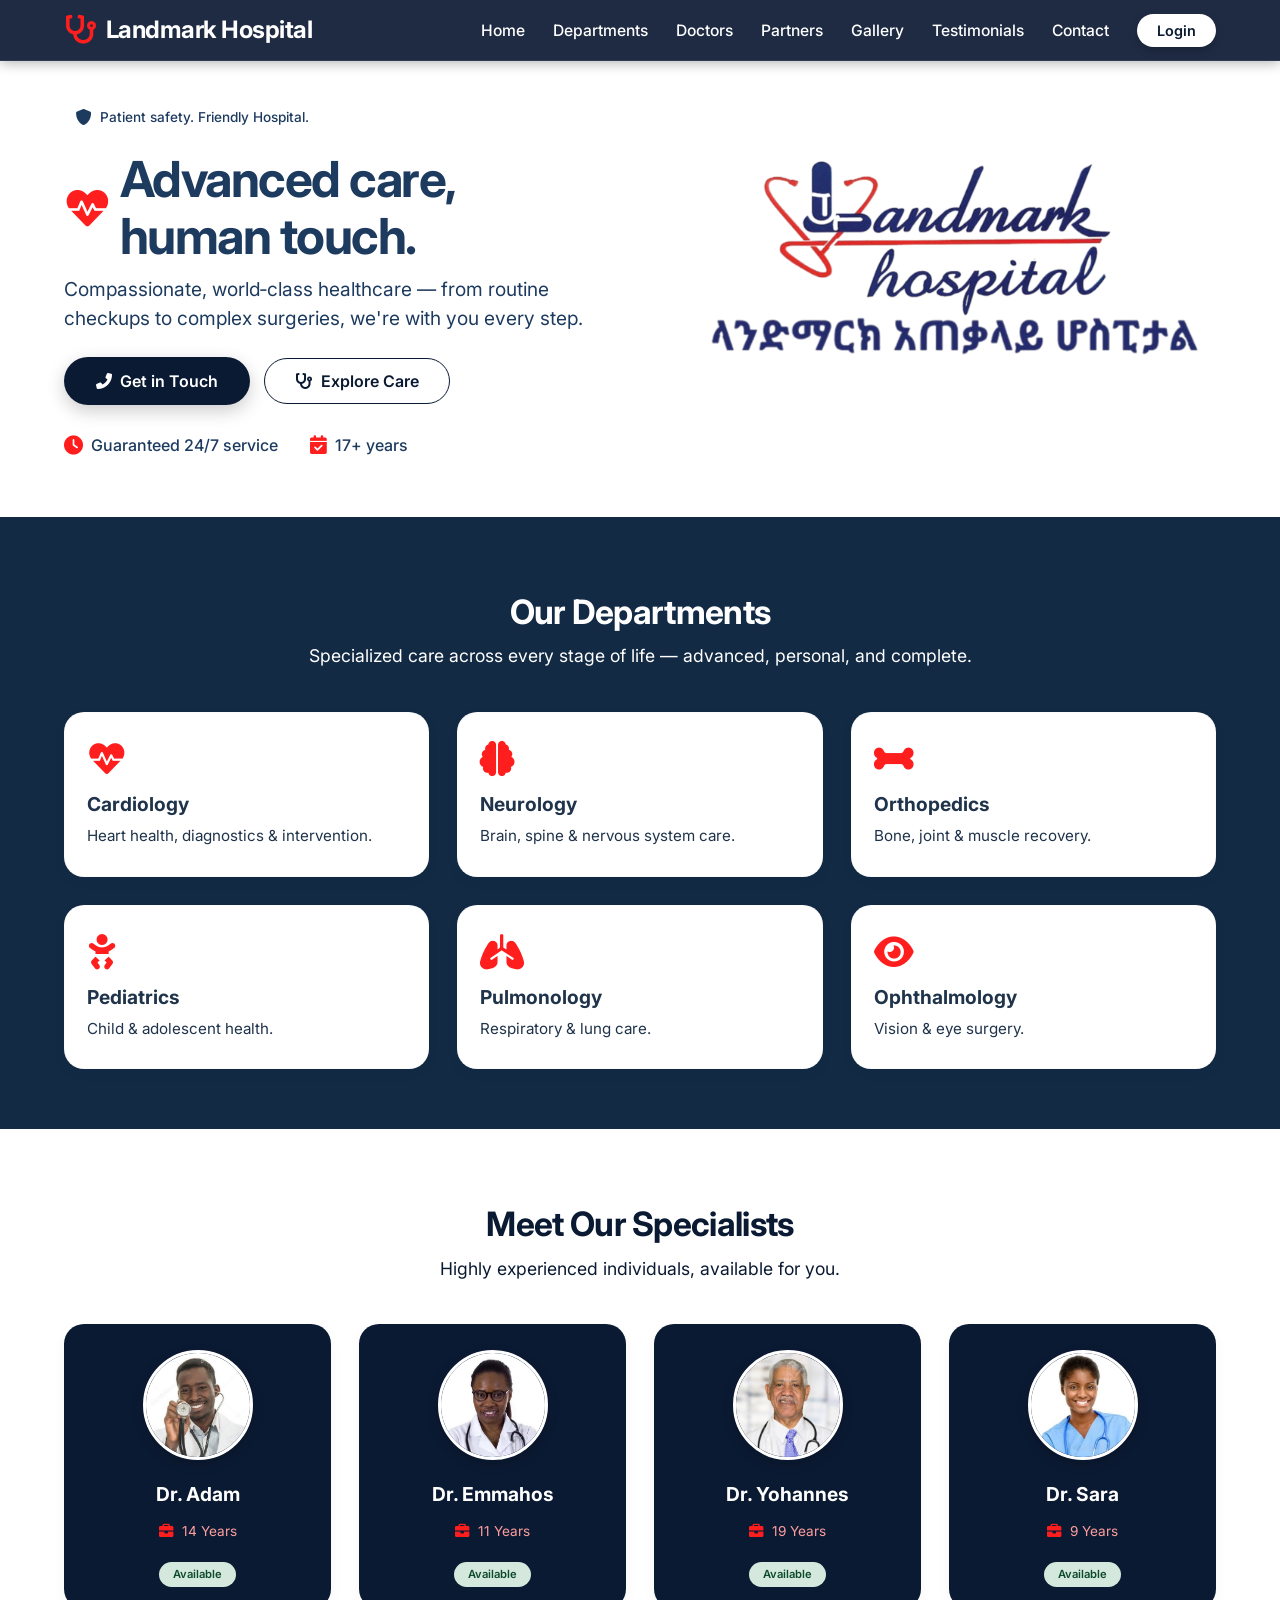
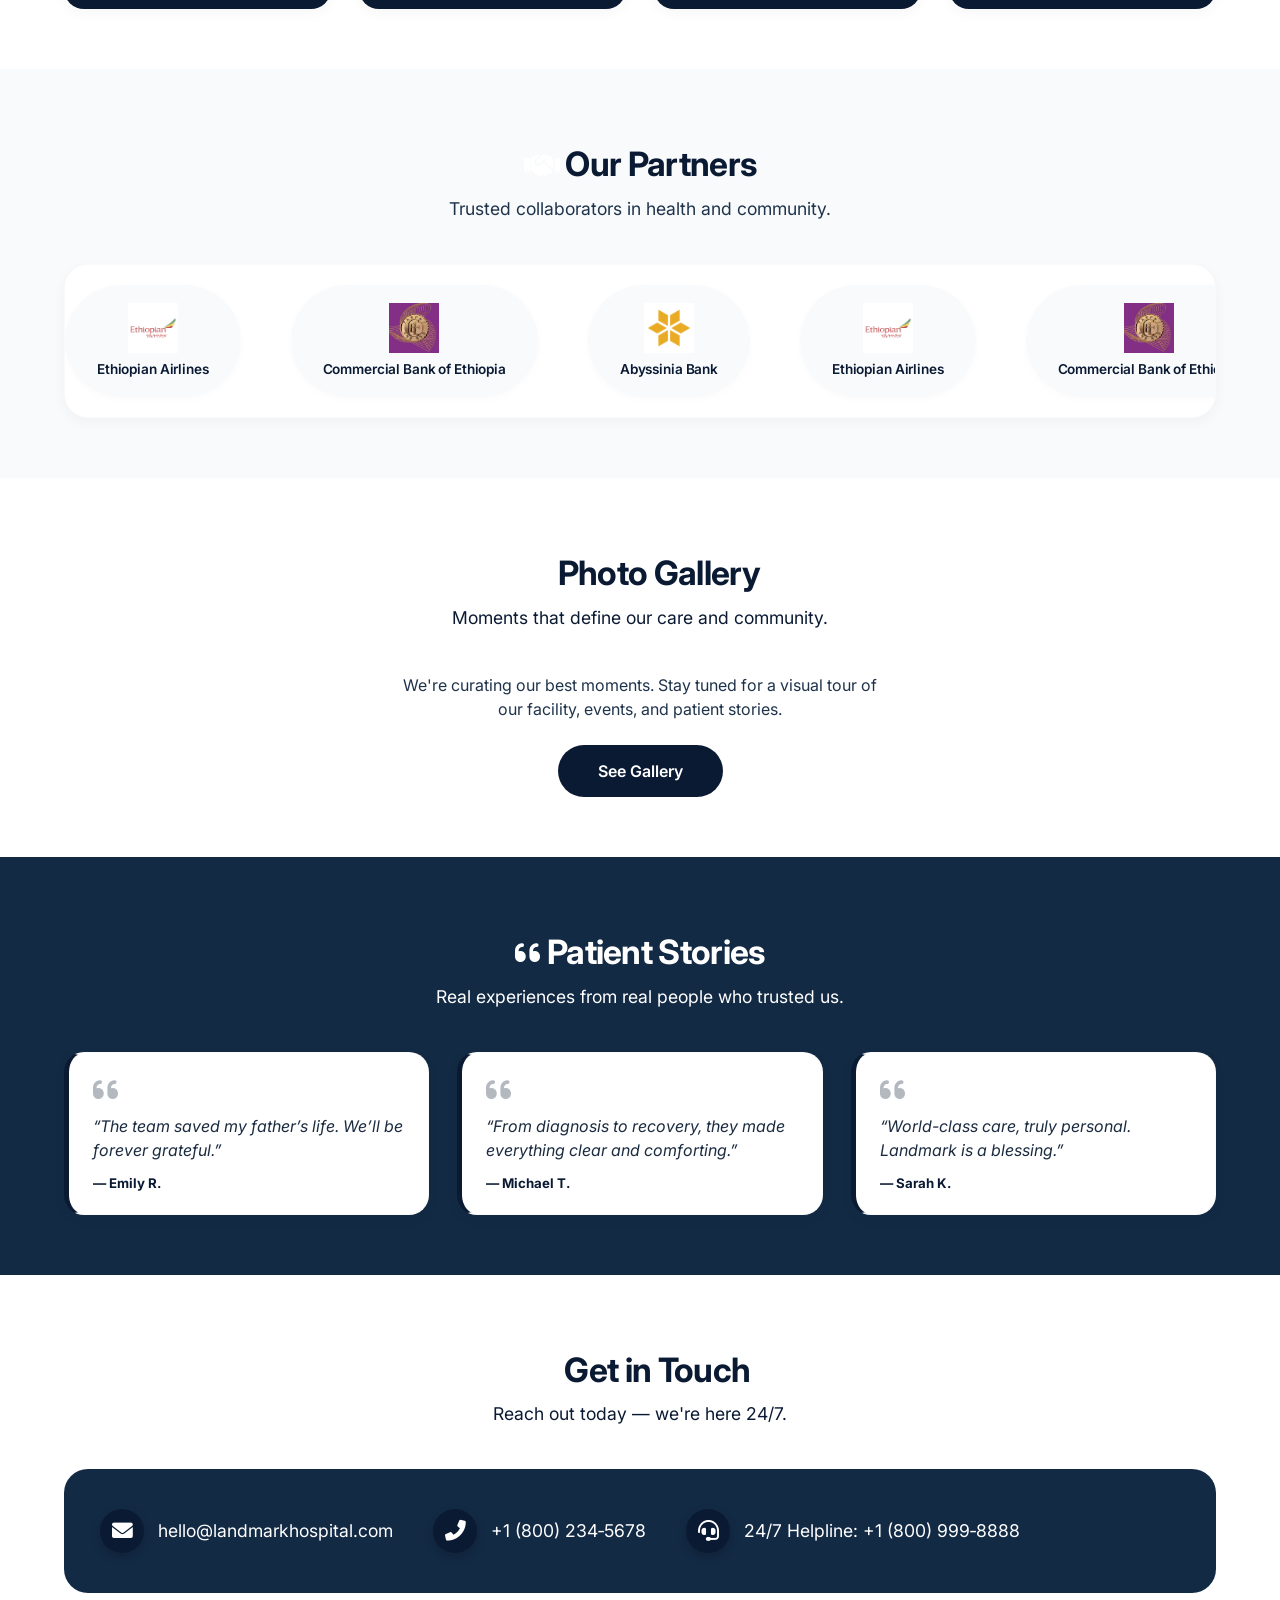
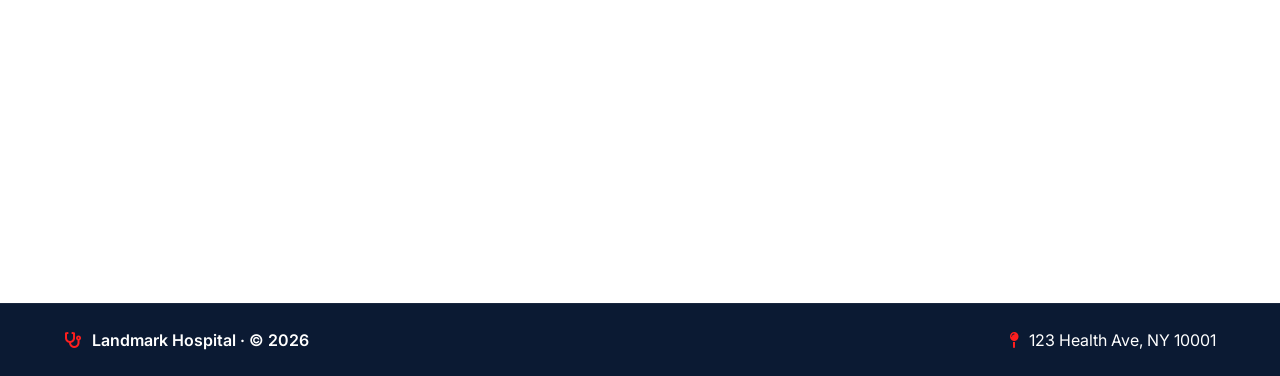
==== index.html @ 74174ec5 "Add files via upload" ====
<!DOCTYPE html>
<html lang="en">
<head>
  <meta charset="UTF-8" />
  <meta name="viewport" content="width=device-width, initial-scale=1.0, maximum-scale=1.0" />
  <title>Landmark Hospital · Ethiopia's Best Hospital</title>
  <link rel="stylesheet" href="style.css">
  <script src="script.js"></script>
  <!-- Font Awesome 6 (free) -->
  <link rel="stylesheet" href="https://cdnjs.cloudflare.com/ajax/libs/font-awesome/6.0.0-beta3/css/all.min.css" />
  <!-- Google Font (Inter) -->
  <link rel="preconnect" href="https://fonts.googleapis.com" />
  <link rel="preconnect" href="https://fonts.gstatic.com" crossorigin />
  <link href="https://fonts.googleapis.com/css2?family=Inter:opsz,wght@14..32,400;14..32,500;14..32,600;14..32,700&display=swap" rel="stylesheet" />
</head>
<body>
  <!-- Header (sticky) -->
  <header class="navbar">
    <div class="container nav-container">
      <a href="#hero" class="logo">
        <i class="fas fa-stethoscope"></i>
        <span>Landmark Hospital</span>
      </a>
      <button class="hamburger" id="hamburgerBtn" aria-label="Menu">
        <i class="fas fa-bars" id="hamburgerIcon"></i>
      </button>
      <ul class="nav-links" id="navLinks">
        <li><a href="#hero">Home</a></li>
        <li><a href="#departments">Departments</a></li>
        <li><a href="#doctors">Doctors</a></li>
        <li><a href="#partners">Partners</a></li>
        <li><a href="#gallery">Gallery</a></li>
        <li><a href="#testimonials">Testimonials</a></li>
        <li><a href="#contact">Contact</a></li>
        <li><a href="admin.html" class="btn-nav" target="_blank">Login</a></li>
      </ul>
    </div>
  </header>

  <main>
    <!-- Hero -->
    <div class="container">
      <div class="hero" id="hero">
        <div class="hero-content">
          <div class="hero-badge"><i class="fas fa-shield-alt"></i> Patient safety. Friendly Hospital.</div>
          <h1><i class="fas fa-heartbeat"></i> Advanced care, <br />human touch.</h1>
          <p>Compassionate, world‑class healthcare — from routine checkups to complex surgeries, we're with you every step.</p>
          <div class="hero-actions">
            <a href="#contact" class="btn-primary"><i class="fas fa-phone-alt"></i> Get in Touch</a>
            <a href="#departments" class="btn-outline"><i class="fas fa-stethoscope"></i> Explore Care</a>
          </div>
          <div class="hero-stats">
            <span><i class="fas fa-clock"></i> Guaranteed 24/7 service</span>
            <span><i class="fas fa-calendar-check"></i> 17+ years</span>
          </div>
        </div>
        <div class="hero-image">
          <img src="images/new-hero.png" alt="Landmark Hospital Logo" />
        </div>
      </div>
    </div>

    <!-- Departments -->
    <section class="section-padding" id="departments" style="background: #132a45;">
      <div class="container">
        <div class="section-header">
          <h2 class="section-title"> Our Departments</h2>
          <p class="section-subtitle">Specialized care across every stage of life — advanced, personal, and complete.</p>
        </div>
        <div class="grid-6">
          <div class="card"><i class="fas fa-heartbeat"></i><h4>Cardiology</h4><p>Heart health, diagnostics &amp; intervention.</p></div>
          <div class="card"><i class="fas fa-brain"></i><h4>Neurology</h4><p>Brain, spine &amp; nervous system care.</p></div>
          <div class="card"><i class="fas fa-bone"></i><h4>Orthopedics</h4><p>Bone, joint &amp; muscle recovery.</p></div>
          <div class="card"><i class="fas fa-baby"></i><h4>Pediatrics</h4><p>Child &amp; adolescent health.</p></div>
          <div class="card"><i class="fas fa-lungs"></i><h4>Pulmonology</h4><p>Respiratory &amp; lung care.</p></div>
          <div class="card"><i class="fas fa-eye"></i><h4>Ophthalmology</h4><p>Vision &amp; eye surgery.</p></div>
        </div>
      </div>
    </section>

    <!-- Doctors -->
    <section class="section-padding" id="doctors">
      <div class="container">
        <div class="section-header">
          <h2 class="section-title-white">Meet Our Specialists</h2>
          <p class="section-subtitle-white">Highly experienced individuals, available for you.</p>
        </div>
        <div class="grid-4">
          <div class="card doctor-card"><img src="images/men-doctor-1.jpg" alt="Dr. Adam" /><h4>Dr. Adam</h4><div class="doc-meta"><span><i class="fas fa-briefcase"></i> 14 Years</span></div><span class="badge-available">Available</span></div>
          <div class="card doctor-card"><img src="images/female-doctor-1.jpg" alt="Dr. Emmahos" /><h4>Dr. Emmahos</h4><div class="doc-meta"><span><i class="fas fa-briefcase"></i> 11 Years</span></div><span class="badge-available">Available</span></div>
          <div class="card doctor-card"><img src="images/men-doctor-2.jpg" alt="Dr. Yohannes" /><h4>Dr. Yohannes</h4><div class="doc-meta"><span><i class="fas fa-briefcase"></i> 19 Years</span></div><span class="badge-available">Available</span></div>
          <div class="card doctor-card"><img src="images/female-doctor-2.jpg" alt="Dr. Sara" /><h4>Dr. Sara</h4><div class="doc-meta"><span><i class="fas fa-briefcase"></i> 9 Years</span></div><span class="badge-available">Available</span></div>
        </div>
      </div>
    </section>

    <!-- ========== PARTNERS SECTION ========== -->
    <section class="section-padding" id="partners" style="background: #f8fafc;">
      <div class="container">
        <div class="section-header">
          <h2 class="section-title-white" style="color: #0b1a33;"><i class="fas fa-handshake"></i> Our Partners</h2>
          <p class="section-subtitle-white" style="color: #1f334b;">Trusted collaborators in health and community.</p>
        </div>

        <!-- MARQUEE WRAPPER -->
        <div class="partners-wrapper">
          <div class="partners-track">
            <!-- 
              ============================================================
              HOW TO ADD MORE PARTNERS:
              ~~~~~~~~~~~~~~~~~~~~~~~~~~
              1. Copy a <div class="partner-item"> block below.
              2. Change the src="..." to your partner's logo URL.
              3. Update the <span> text to the partner's name.
              4. Paste it anywhere inside .partners-track (before or after existing items).
              5. The marquee will automatically include it — no extra CSS needed.
              ============================================================
            -->
            <!-- Partner 1: Ethiopian Airlines -->
            <div class="partner-item">
              <img src="images/partner-1.png" alt="Ethiopian Airlines" />
              <span>Ethiopian Airlines</span>
            </div>
            <!-- Partner 2: Commercial Bank of Ethiopia -->
            <div class="partner-item">
              <img src="images/partner-2.jpg" alt="Commercial Bank of Ethiopia" />
              <span>Commercial Bank of Ethiopia</span>
            </div>
            <!-- Partner 3: Abyssinia Bank -->
            <div class="partner-item">
              <img src="images/partner-3.png" alt="Abyssinia Bank" />
              <span>Abyssinia Bank</span>
            </div>

            <!-- DUPLICATE for seamless loop (marquee effect) -->
            <div class="partner-item">
              <img src="images/partner-1.png" alt="Ethiopian Airlines" />
              <span>Ethiopian Airlines</span>
            </div>
            <!-- Partner 2: Commercial Bank of Ethiopia -->
            <div class="partner-item">
              <img src="images/partner-2.jpg" alt="Commercial Bank of Ethiopia" />
              <span>Commercial Bank of Ethiopia</span>
            </div>
            <!-- Partner 3: Abyssinia Bank -->
            <div class="partner-item">
              <img src="images/partner-3.png" alt="Abyssinia Bank" />
              <span>Abyssinia Bank</span>
            </div>
            
            <div class="partner-item">
              <img src="images/partner-1.png" alt="Ethiopian Airlines" />
              <span>Ethiopian Airlines</span>
            </div>
            <!-- Partner 2: Commercial Bank of Ethiopia -->
            <div class="partner-item">
              <img src="images/partner-2.jpg" alt="Commercial Bank of Ethiopia" />
              <span>Commercial Bank of Ethiopia</span>
            </div>
            <!-- Partner 3: Abyssinia Bank -->
            <div class="partner-item">
              <img src="images/partner-3.png" alt="Abyssinia Bank" />
              <span>Abyssinia Bank</span>
            </div>
            <!-- ===== end of partner items ===== -->
          </div>
        </div>
      </div>
    </section>

    <!-- ========== PHOTO GALLERY SECTION ========== -->
    <section class="section-padding" id="gallery" style="background: #ffffff;">
      <div class="container">
        <div class="section-header">
          <h2 class="section-title-white"><i class="fas fa-images"></i> Photo Gallery</h2>
          <p class="section-subtitle-white">Moments that define our care and community.</p>
        </div>
        <div class="gallery-placeholder">
          <p>We're curating our best moments. Stay tuned for a visual tour of our facility, events, and patient stories.</p>
          <!-- Button that you can later link to a gallery page -->
          <a href="gallery.html" class="btn-gallery" id="galleryBtn" target="_blank"> See Gallery</a>
        </div>
      </div>
    </section>

    <!-- Testimonials -->
    <section class="section-padding" id="testimonials" style="background: #132a45;">
      <div class="container">
        <div class="section-header">
          <h2 class="section-title"><i class="fas fa-quote-left"></i> Patient Stories</h2>
          <p class="section-subtitle">Real experiences from real people who trusted us.</p>
        </div>
        <div class="grid-3">
          <div class="card testimonial-card"><i class="fas fa-quote-left"></i><p>“The team saved my father’s life. We’ll be forever grateful.”</p><h5>— Emily R.</h5></div>
          <div class="card testimonial-card"><i class="fas fa-quote-left"></i><p>“From diagnosis to recovery, they made everything clear and comforting.”</p><h5>— Michael T.</h5></div>
          <div class="card testimonial-card"><i class="fas fa-quote-left"></i><p>“World-class care, truly personal. Landmark is a blessing.”</p><h5>— Sarah K.</h5></div>
        </div>
      </div>
    </section>

    <!-- Contact -->
    <section class="section-padding" id="contact">
      <div class="container">
        <div class="section-header">
          <h2 class="section-title-white"><i class="fas fa-phone-alt"></i> Get in Touch</h2>
          <p class="section-subtitle-white">Reach out today — we're here 24/7.</p>
        </div>
        <div class="contact-grid">
          <div class="contact-item"><i class="fas fa-envelope"></i> hello@landmarkhospital.com</div>
          <div class="contact-item"><i class="fas fa-phone-alt"></i> +1 (800) 234‑5678</div>
          <div class="contact-item"><i class="fas fa-headset"></i> 24/7 Helpline: +1 (800) 999‑8888</div>
        </div>
      </div>
    </section>
  </main>

  <!-- Google Maps + Footer -->
  <div class="map-wrapper">
    <iframe src="https://www.google.com/maps/embed?pb=!1m18!1m12!1m3!1d3940.6327365897714!2d38.747403399999996!3d9.005900699999998!2m3!1f0!2f0!3f0!3m2!1i1024!2i768!4f13.1!3m3!1m2!1s0x164b85ce2722d275%3A0xddd72281d84dc6b2!2sLandmark%20General%20Hospital!5e0!3m2!1sen!2set!4v1782939688930!5m2!1sen!2set" 
    width="600" 
    height="450" 
    style="border:0;" 
    allowfullscreen="" 
    loading="lazy" 
    referrerpolicy="strict-origin-when-cross-origin">
    </iframe>
  </div>

  <footer class="footer-bottom">
    <div class="container">
      <div class="footer-logo"><i class="fas fa-stethoscope"></i> Landmark Hospital  ·  © 2026</div>
      <div class="footer-location"><i class="fas fa-map-pin"></i> 123 Health Ave, NY 10001</div>
    </div>
  </footer>
</body>
</html>
---- style.css ----
/* ----- reset & base ----- */
    * {
      margin: 0;
      padding: 0;
      box-sizing: border-box;
    }

    body {
      font-family: 'Inter', sans-serif;
      background: #ffffff;
      line-height: 1.5;
    }

    /* ----- utility ----- */
    .container {
      max-width: 1200px;
      margin: 0 auto;
      padding: 0 24px;
    }

    .section-padding {
      padding: 70px 0 60px;
    }

    .section-title-white {
      text-align: center;
      font-size: 2.1rem;
      font-weight: 700;
      letter-spacing: -0.02em;
      align-items: center;
      gap: 12px;
      color: #0b1a33;
    }

    .section-subtitle-white {
      text-align: center;
      color: #0b1a33;
      font-size: 1.1rem;
      margin-top: 6px;
      font-weight: 400;
    }

    .section-title {
      font-size: 2.1rem;
      font-weight: 700;
      letter-spacing: -0.02em;
      text-align: center;
      align-items: center;
      gap: 12px;
      color: #ffffff;
    }

    .section-subtitle {
      color: #ffffff;
      font-size: 1.1rem;
      margin-top: 6px;
      font-weight: 400;
      text-align: center;
    }

    .section-header {
      margin-bottom: 42px;
    }

    .section-header i {
      color: #ffffff;
      font-size: 1.8rem;
    }

    /* ----- header / nav (sticky) ----- */
    .navbar {
      position: sticky;
      top: 0;
      z-index: 1000;
      background: rgba(11, 26, 51, 0.92);
      backdrop-filter: blur(12px);
      -webkit-backdrop-filter: blur(12px);
      box-shadow: 0 2px 12px rgba(0, 0, 0, 0.3);
      border-bottom: 1px solid rgba(255, 255, 255, 0.08);
      padding: 12px 0;
    }

    .nav-container {
      display: flex;
      align-items: center;
      justify-content: space-between;
    }

    .logo {
      display: flex;
      align-items: center;
      gap: 10px;
      font-weight: 700;
      font-size: 1.5rem;
      color: #ffffff;
      letter-spacing: -0.5px;
      text-decoration: none;
    }

    .logo i {
      color: #ff1e1e;
      font-size: 1.8rem;
    }

    .nav-links {
      display: flex;
      align-items: center;
      gap: 28px;
      list-style: none;
    }

    .nav-links a {
      text-decoration: none;
      color: #ffffff;
      font-weight: 500;
      font-size: 0.98rem;
      position: relative;
      padding-bottom: 4px;
      transition: color 0.2s;
    }

    .nav-links a::after {
      content: '';
      position: absolute;
      left: 0;
      bottom: -2px;
      width: 0%;
      height: 2.5px;
      background: #ffffff;
      border-radius: 12px;
      transition: width 0.25s ease;
    }

    .nav-links a:hover {
      color: #ff1e1e;
    }

    .nav-links a:hover::after {
      width: 100%;
    }

    .nav-links .btn-nav {
      background: #ffffff;
      color: #0b1a33 !important;
      padding: 8px 20px;
      border-radius: 60px;
      font-weight: 600;
      font-size: 0.9rem;
      transition: 0.2s;
      box-shadow: 0 4px 10px rgba(0,0,0,0.2);
    }

    .nav-links .btn-nav::after {
      display: none;
    }

    .nav-links .btn-nav:hover {
      background: #e0e8f5;
      transform: translateY(-2px);
    }

    /* hamburger */
    .hamburger {
      display: none;
      background: none;
      border: none;
      font-size: 1.8rem;
      color: #ffffff;
      cursor: pointer;
      padding: 4px 6px;
    }

    /* mobile nav */
    @media (max-width: 992px) {
      .nav-links {
        position: fixed;
        top: 0;
        left: 0;
        width: 100%;
        height: 100vh;
        background: rgba(11, 26, 51, 0.98);
        backdrop-filter: blur(10px);
        flex-direction: column;
        justify-content: center;
        align-items: center;
        gap: 28px;
        transform: translateX(100%);
        transition: transform 0.3s ease;
        padding: 40px 20px;
        z-index: 999;
      }

      .nav-links.open {
        transform: translateX(0%);
      }

      .nav-links a {
        font-size: 1.3rem;
      }

      .hamburger {
        display: block;
        z-index: 1001;
      }

      .nav-links .btn-nav {
        font-size: 1.1rem;
        padding: 12px 32px;
      }
    }

    /* ----- hero ----- */
    .hero {
      display: flex;
      align-items: center;
      gap: 40px;
      padding: 40px 0 60px;
      flex-wrap: wrap;
    }

    .hero-content {
      flex: 1 1 48%;
    }

    .hero-badge {
      display: inline-flex;
      align-items: center;
      gap: 8px;
      background: #ffffff;
      padding: 6px 16px 6px 12px;
      border-radius: 60px;
      font-size: 0.85rem;
      font-weight: 500;
      color: #1d3a5f;
      margin-bottom: 18px;
    }

    .hero-badge i {
      font-size: 1rem;
    }

    .hero h1 {
      font-size: 3.1rem;
      font-weight: 700;
      line-height: 1.15;
      letter-spacing: -0.03em;
      color: #1d3a5f;
      margin-bottom: 10px;
      display: flex;
      align-items: center;
      gap: 10px;
      flex-wrap: wrap;
    }

    .hero h1 i {
      color: #ff1e1e;
      font-size: 2.6rem;
    }

    .hero p {
      font-size: 1.2rem;
      color: #1d3a5f;
      max-width: 520px;
      margin-bottom: 24px;
    }

    .hero-actions {
      display: flex;
      flex-wrap: wrap;
      gap: 14px;
      align-items: center;
      margin-bottom: 28px;
    }

    .btn-primary {
      background: #0b1a33;
      color: #ffffff;
      padding: 12px 32px;
      border-radius: 60px;
      font-weight: 600;
      border: none;
      font-size: 1rem;
      transition: 0.2s;
      box-shadow: 0 6px 18px rgba(0,0,0,0.2);
      cursor: pointer;
      text-decoration: none;
      display: inline-flex;
      align-items: center;
      gap: 8px;
    }

    .btn-primary:hover {
      background: #ffffff;
      border:1.5px solid #0b1a33;
      color: #0b1a33;
      transform: translateY(-3px);
    }

    .btn-outline {
      background: transparent;
      border: 1.5px solid #0b1a33;
      color: #0b1a33;
      padding: 10px 30px;
      border-radius: 60px;
      font-weight: 600;
      transition: 0.2s;
      cursor: pointer;
      text-decoration: none;
      display: inline-flex;
      align-items: center;
      gap: 8px;
    }

    .btn-outline:hover {
      background: #0b1a33;
      color: #ffffff;
      transform: translateY(-3px);
    }

    .hero-stats {
      display: flex;
      gap: 32px;
      flex-wrap: wrap;
    }

    .hero-stats span {
      display: flex;
      align-items: center;
      gap: 8px;
      font-weight: 500;
      color: #1d3a5f;
    }

    .hero-stats i {
      color: #ff1e1e;
      font-size: 1.2rem;
    }

    .hero-image {
      flex: 1 1 44%;
      border-radius: 24px;
      overflow: hidden;
      min-height: 280px;
    }

    .hero-image img {
      width: 100%;
      height: 100%;
      margin-top: 20px;
      object-fit: cover;
      display: block;
      transition: 0.3s;
      border-radius: 24px;
    }

    /* ----- cards ----- */
    .grid-3, .grid-4, .grid-6 {
      display: grid;
      gap: 28px;
    }

    .grid-6 { grid-template-columns: repeat(3, 1fr); }
    .grid-4 { grid-template-columns: repeat(4, 1fr); }
    .grid-3 { grid-template-columns: repeat(3, 1fr); }

    .card {
      background: #ffffff;
      border-radius: 20px;
      padding: 28px 22px;
      box-shadow: 0 4px 14px rgba(0,0,0,0.04);
      transition: all 0.3s ease;
      border: 1px solid rgba(0,0,0,0.02);
      color: #0b1a33;
    }

    .card:hover {
      transform: translateY(-8px);
      box-shadow: 0 14px 28px rgba(0,0,0,0.08);
    }

    .card i {
      font-size: 2.2rem;
      margin-bottom: 14px;
      color: #ff1e1e;
    }

    .card h4 {
      font-size: 1.2rem;
      font-weight: 700;
      color: #1f334b;
      margin-bottom: 6px;
    }

    .card p {
      color: #1f334b;
      font-size: 0.95rem;
    }

    /* doctor card */
    .doctor-card {
      background: #0b1a33;
      text-align: center;
      padding: 26px 16px 22px;
      border: none;
      color: #ffffff;
    }

    .doctor-card h4 {
      color: #ffffff;
    }

    .doctor-card img {
      width: 110px;
      height: 110px;
      border-radius: 50%;
      object-fit: cover;
      margin: 0 auto 14px;
      border: 3px solid #ffffff;
      box-shadow: 0 4px 12px rgba(0,0,0,0.2);
    }

    .doctor-card .badge-available {
      background: #d4e8dd;
      color: #0d4a2b;
      font-weight: 600;
      font-size: 0.7rem;
      padding: 4px 14px;
      border-radius: 60px;
      display: inline-block;
      margin-top: 6px;
    }

    .doc-meta {
      display: flex;
      flex-wrap: wrap;
      justify-content: center;
      gap: 14px 20px;
      font-size: 0.85rem;
      margin: 12px 0 4px;
      color: #ff9e9e;
    }

    .doc-meta i {
      font-size: 0.9rem;
      margin-right: 5px;
      color: #ff1e1e;
    }

    /* testimonial */
    .testimonial-card {
      border-left: 5px solid #0b1a33;
      padding: 24px 24px 20px;
      transition: 0.2s;
    }

    .testimonial-card:hover {
      transform: scale(1.01);
      box-shadow: 0 14px 28px rgba(0,0,0,0.08);
    }

    .testimonial-card i {
      font-size: 1.8rem;
      color: #0b1a33;
      opacity: 0.3;
      margin-bottom: 8px;
    }

    .testimonial-card p {
      font-size: 1rem;
      font-style: italic;
      color: #1b2b40;
    }

    .testimonial-card h5 {
      margin-top: 12px;
      font-weight: 700;
      color: #0b1a33;
    }

    /* ----- PARTNERS (marquee) ----- */
    .partners-wrapper {
      overflow: hidden;
      position: relative;
      width: 100%;
      background: #ffffff;
      border-radius: 24px;
      padding: 20px 0;
      box-shadow: 0 4px 14px rgba(0,0,0,0.04);
      border: 1px solid rgba(0,0,0,0.02);
    }

    .partners-track {
      display: flex;
      gap: 50px;
      animation: scrollPartners 20s linear infinite;
      width: max-content;
    }

    .partner-item {
      flex: 0 0 auto;
      display: flex;
      flex-direction: column;
      align-items: center;
      justify-content: center;
      background: #f8fafc;
      padding: 18px 32px;
      border-radius: 60px;
      box-shadow: 0 2px 8px rgba(0,0,0,0.02);
      transition: 0.2s;
      min-width: 160px;
    }

    .partner-item img {
      height: 50px;
      width: auto;
      max-width: 140px;
      object-fit: contain;
      filter: grayscale(0.1);
      transition: 0.2s;
    }

    .partner-item:hover {
      background: #ffffff;
      box-shadow: 0 8px 20px rgba(0,0,0,0.06);
      transform: scale(1.02);
    }

    .partner-item:hover img {
      filter: grayscale(0);
    }

    .partner-item span {
      margin-top: 6px;
      font-weight: 600;
      font-size: 0.85rem;
      color: #0b1a33;
      letter-spacing: -0.01em;
    }

    @keyframes scrollPartners {
      0% { transform: translateX(0); }
      100% { transform: translateX(-50%); }
    }

    /* pause on hover */
    .partners-wrapper:hover .partners-track {
      animation-play-state: paused;
    }

    /* contact */
    .contact-grid {
      display: flex;
      flex-wrap: wrap;
      gap: 40px;
      background: #132a45;
      border-radius: 24px;
      padding: 40px 36px;
      color: #ffffff;
    }

    .contact-item {
      display: flex;
      align-items: center;
      gap: 14px;
      font-size: 1.1rem;
    }

    .contact-item i {
      width: 44px;
      height: 44px;
      background: #0b1a33;
      border-radius: 60px;
      display: flex;
      align-items: center;
      justify-content: center;
      color: #ffffff;
      font-size: 1.3rem;
      box-shadow: 0 4px 10px rgba(0,0,0,0.2);
    }

    /* gallery section */
    .gallery-placeholder {
      text-align: center;
      
    }


    .gallery-placeholder h3 {
      font-size: 1.8rem;
      color: #0b1a33;
      text-align: center;
    }

    .gallery-placeholder p {
      color: #1f334b;
      max-width: 500px;
      margin: 0 auto 24px;
    }

    .btn-gallery {
      background: #0b1a33;
      color: #ffffff;
      padding: 14px 40px;
      border-radius: 60px;
      font-weight: 600;
      font-size: 1rem;
      border: none;
      transition: 0.2s;
      cursor: pointer;
      display: inline-flex;
      align-items: center;
      gap: 10px;
      text-decoration: none;
    }

    .btn-gallery:hover {
      background: #1f3a5f;
      transform: translateY(-3px);
      box-shadow: 0 8px 24px rgba(0,0,0,0.1);
    }

    /* map + footer — fixed width */
    .map-wrapper {
      margin-top: 30px;
      border-radius: 24px 24px 0 0;
      overflow: hidden;
      height: 220px;
      width: 100%;
    }

    .map-wrapper iframe {
      width: 100%;
      height: 100%;
      border: 0;
      display: block;
    }

    .footer-bottom {
      background: #0b1a33;
      color: #ffffff;
      padding: 24px 0;
      width: 100%;
      border-top: 1px solid rgba(255,255,255,0.06);
    }

    .footer-bottom .container {
      display: flex;
      flex-wrap: wrap;
      justify-content: space-between;
      align-items: center;
      gap: 10px;
    }

    .footer-bottom i {
      color: #ff1e1e;
    }

    .footer-logo {
      display: flex;
      align-items: center;
      gap: 10px;
      font-weight: 600;
    }

    .footer-location i {
      margin-right: 6px;
    }

    /* responsiveness */
    @media (max-width: 992px) {
      .hero { flex-direction: column-reverse; text-align: center; }
      .hero-content { text-align: center; }
      .hero p { margin-left: auto; margin-right: auto; }
      .hero-actions { justify-content: center; }
      .hero-stats { justify-content: center; }
      .grid-6 { grid-template-columns: repeat(2, 1fr); }
      .grid-4 { grid-template-columns: repeat(2, 1fr); }
      .grid-3 { grid-template-columns: repeat(2, 1fr); }
      .section-header { text-align: center; align-items: center; }
    }

    @media (max-width: 768px) {
      .grid-6, .grid-4, .grid-3 { grid-template-columns: 1fr; }
      .hero h1 { font-size: 2.4rem; }
      .map-wrapper { height: 150px; }
      .footer-bottom .container { flex-direction: column; text-align: center; }
      .contact-grid { flex-direction: column; align-items: center; text-align: center; }
      .partner-item { min-width: 120px; padding: 14px 20px; }
      .partner-item img { height: 36px; max-width: 100px; }
    }

    @media (max-width: 480px) {
      .hero h1 { font-size: 2rem; }
      .section-title { font-size: 1.7rem; }
      .partner-item { min-width: 100px; padding: 10px 16px; }
      .partner-item img { height: 28px; max-width: 80px; }
      .gallery-placeholder { padding: 40px 20px; }
    }
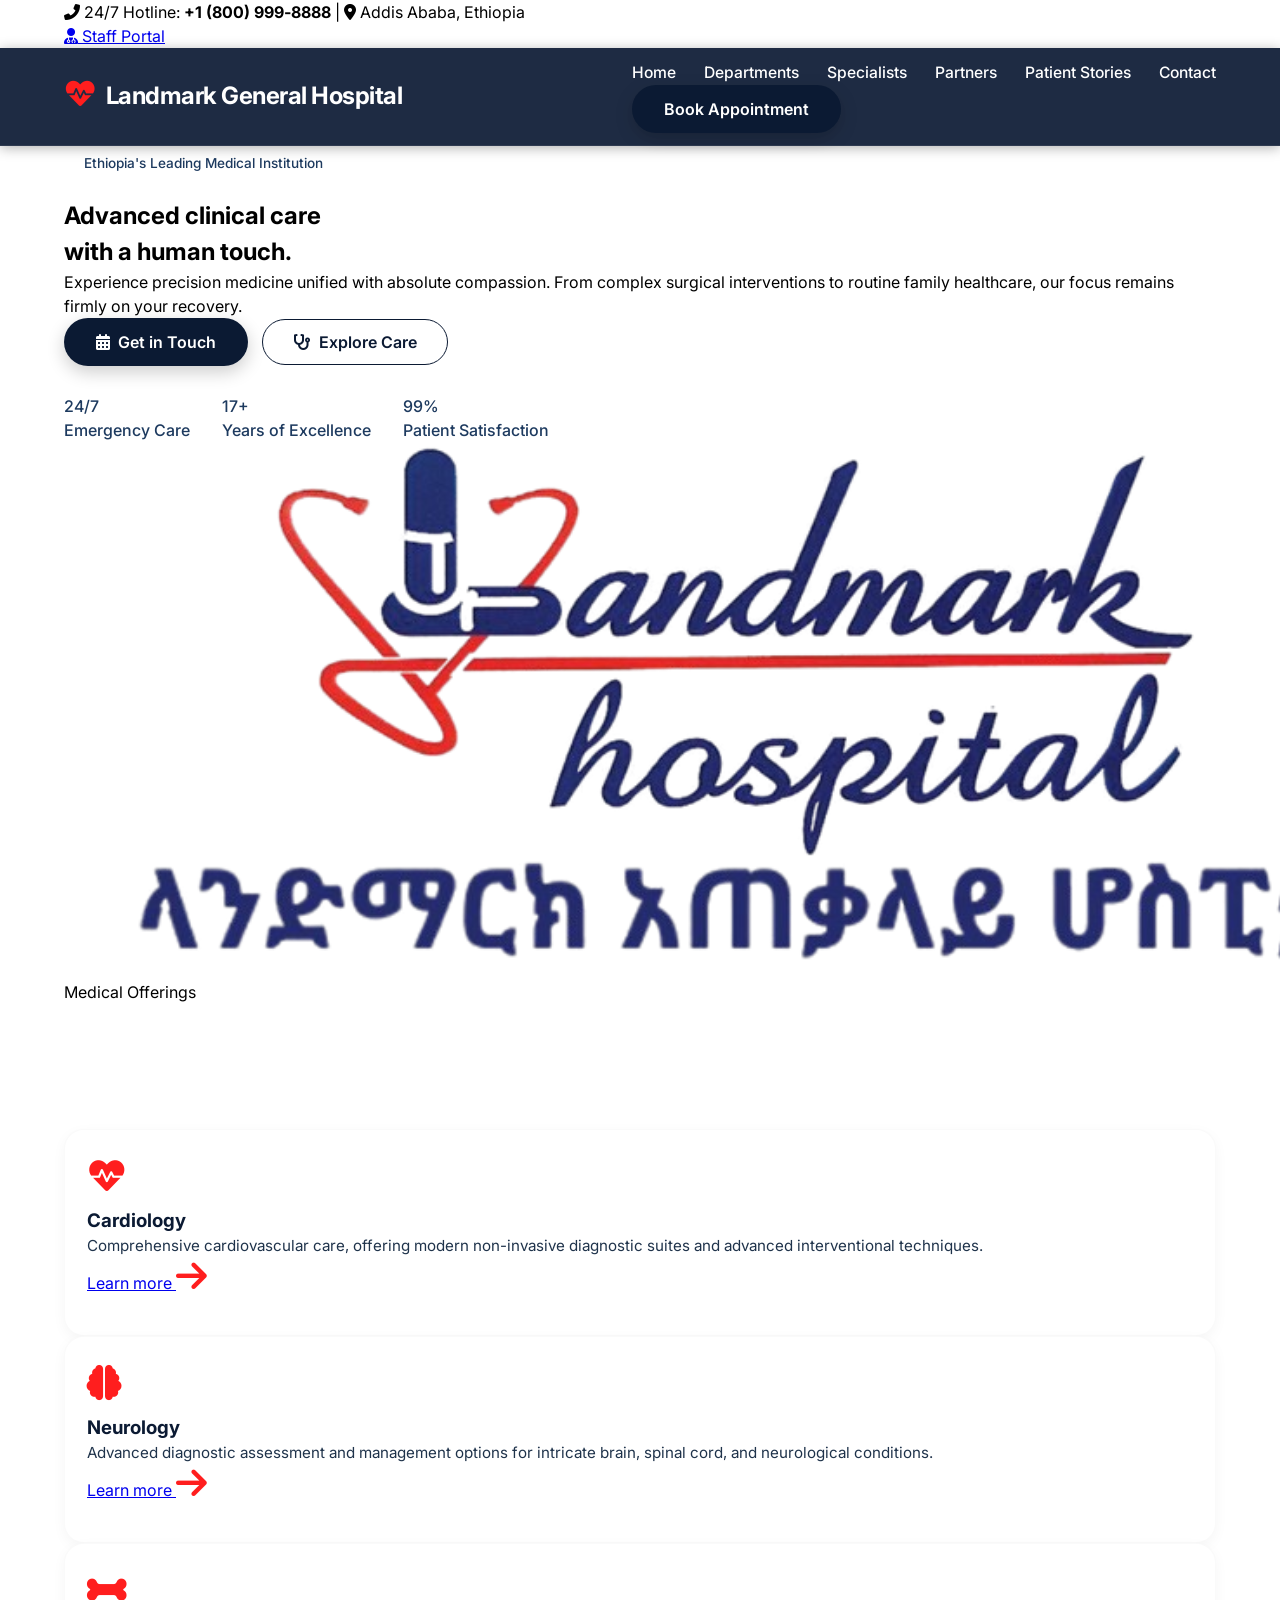
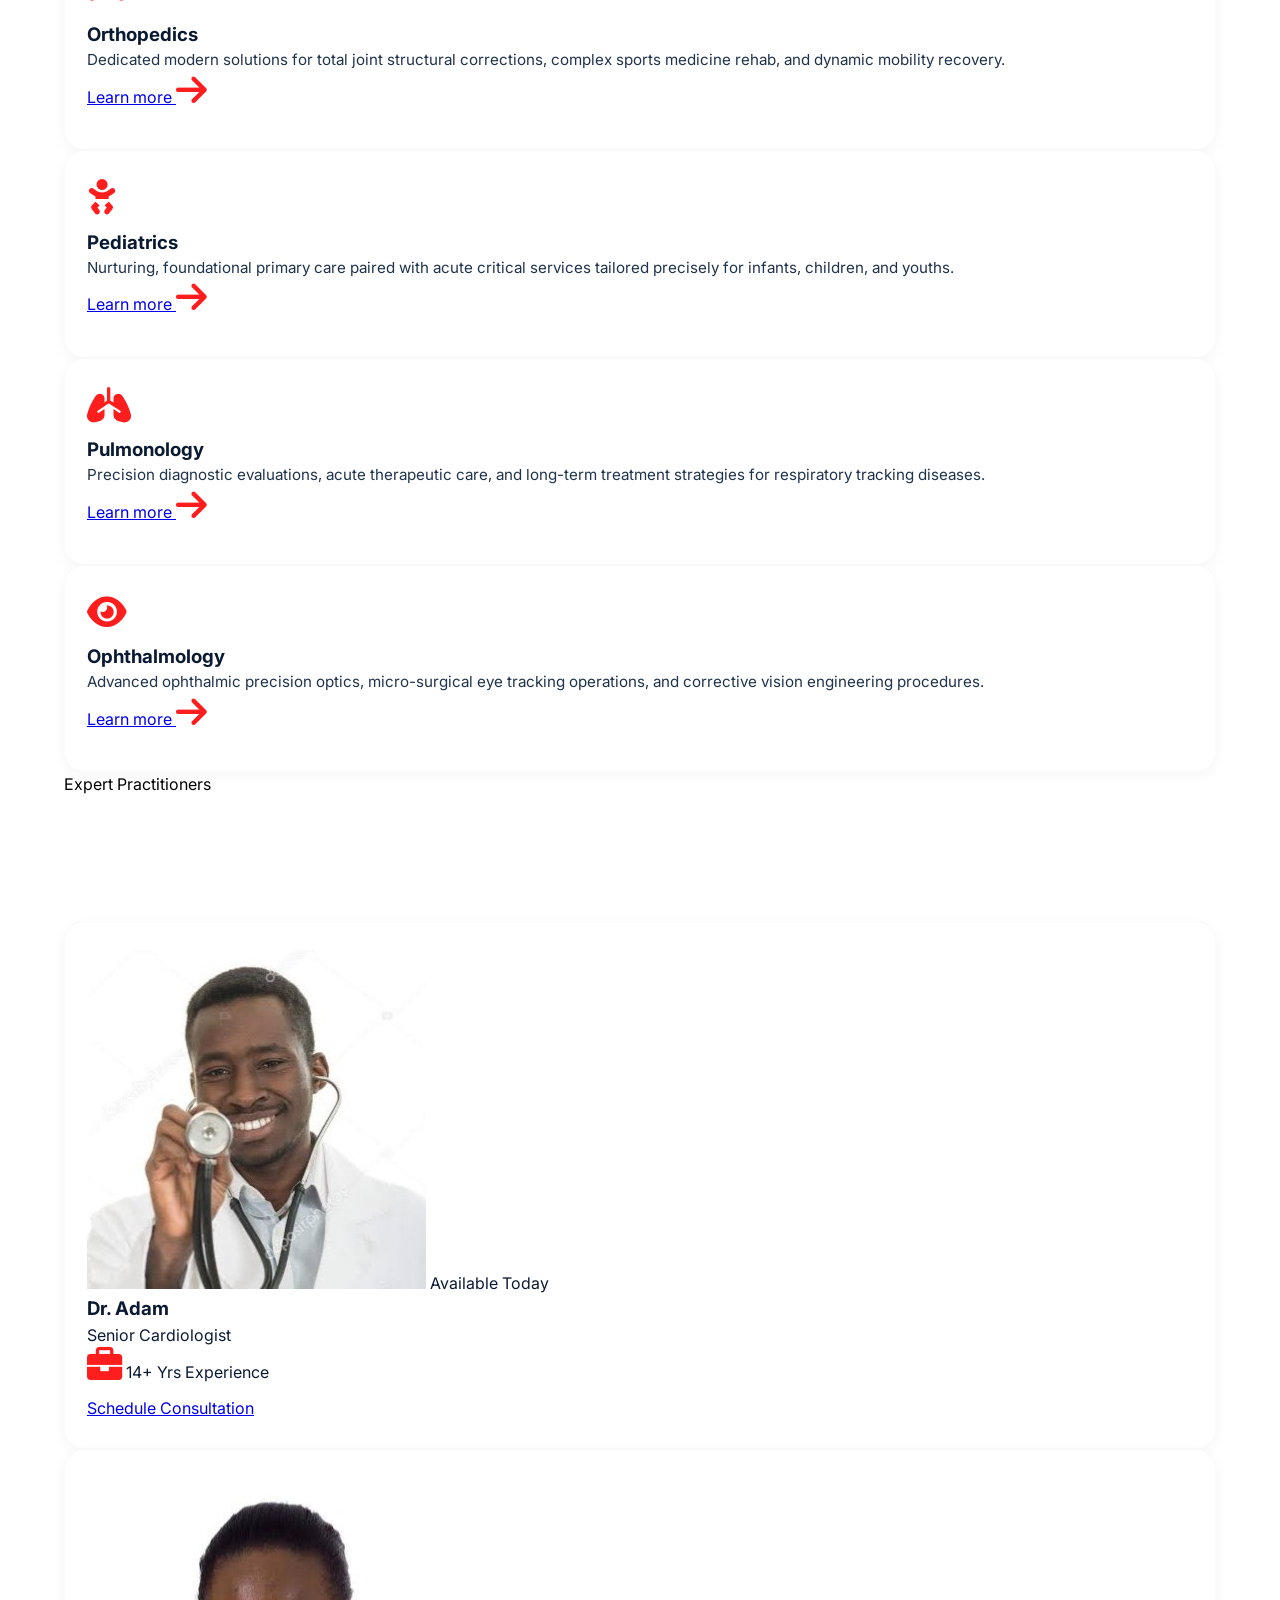
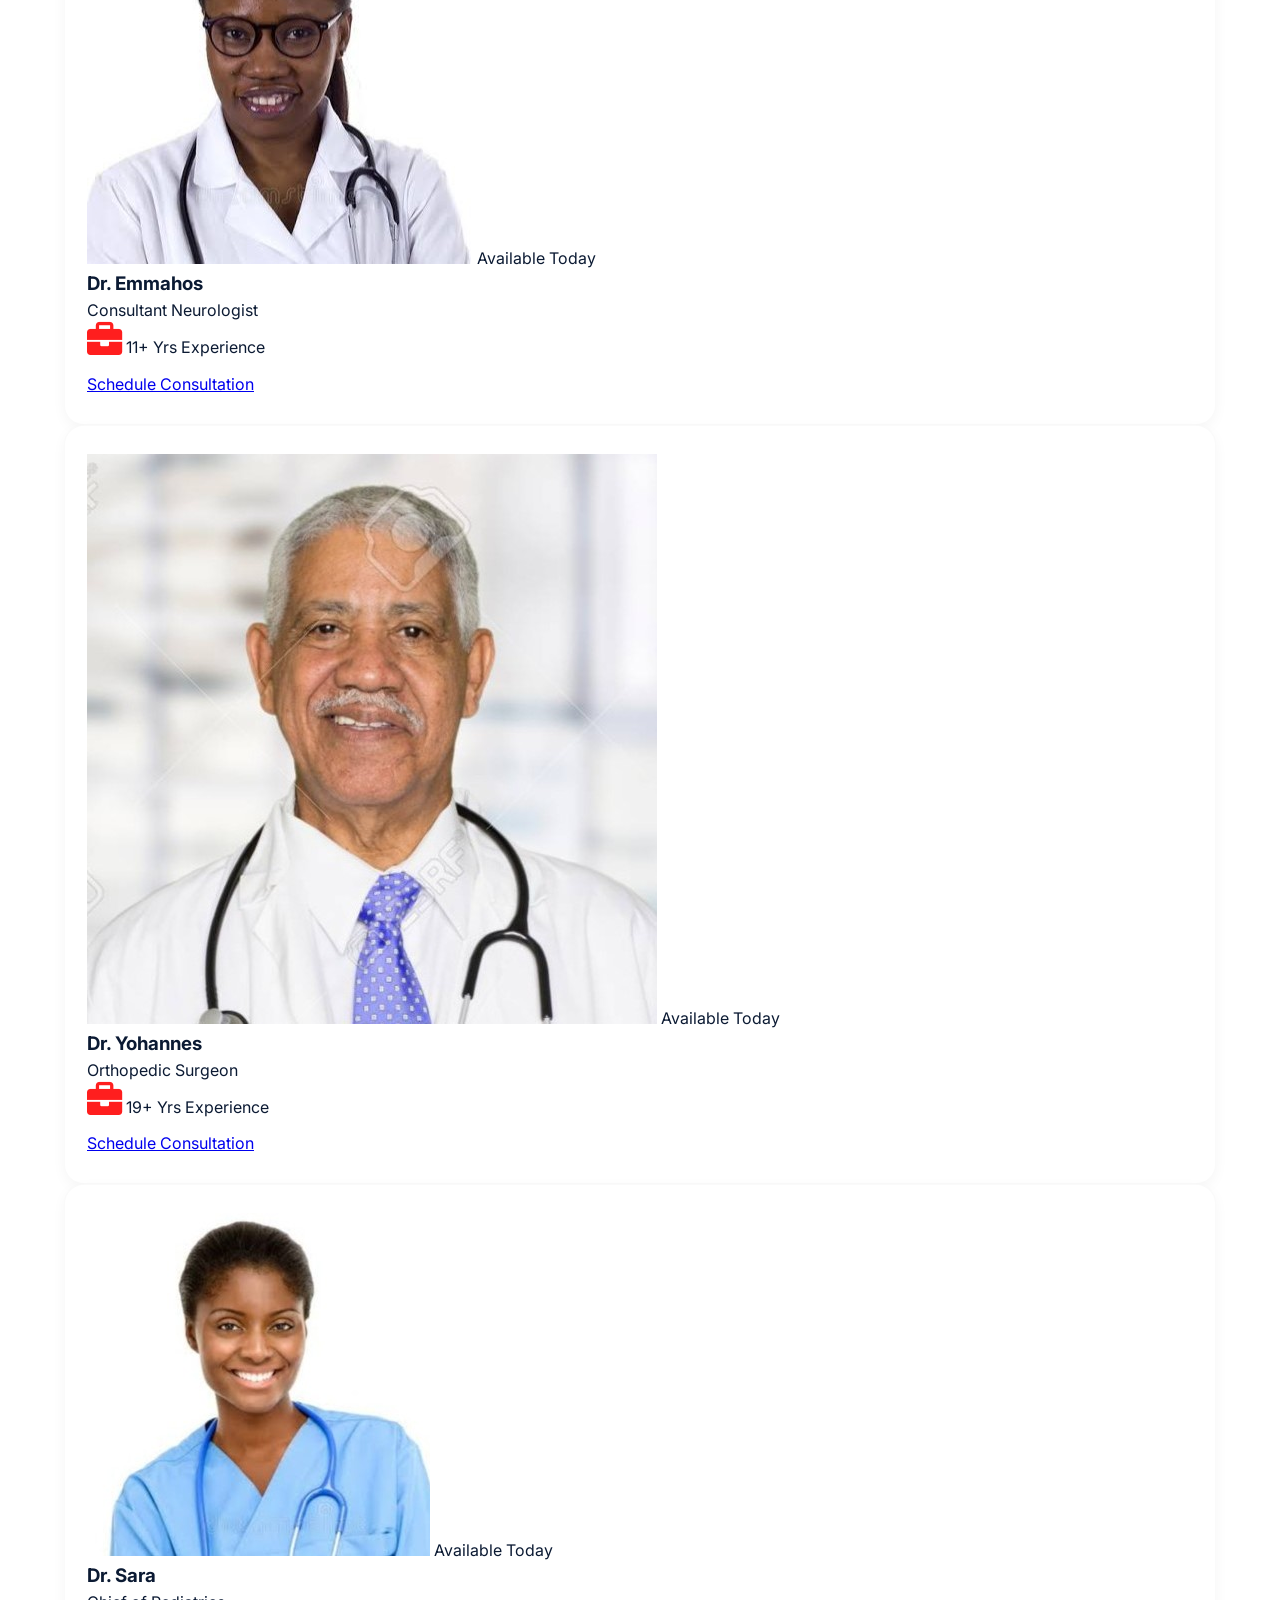
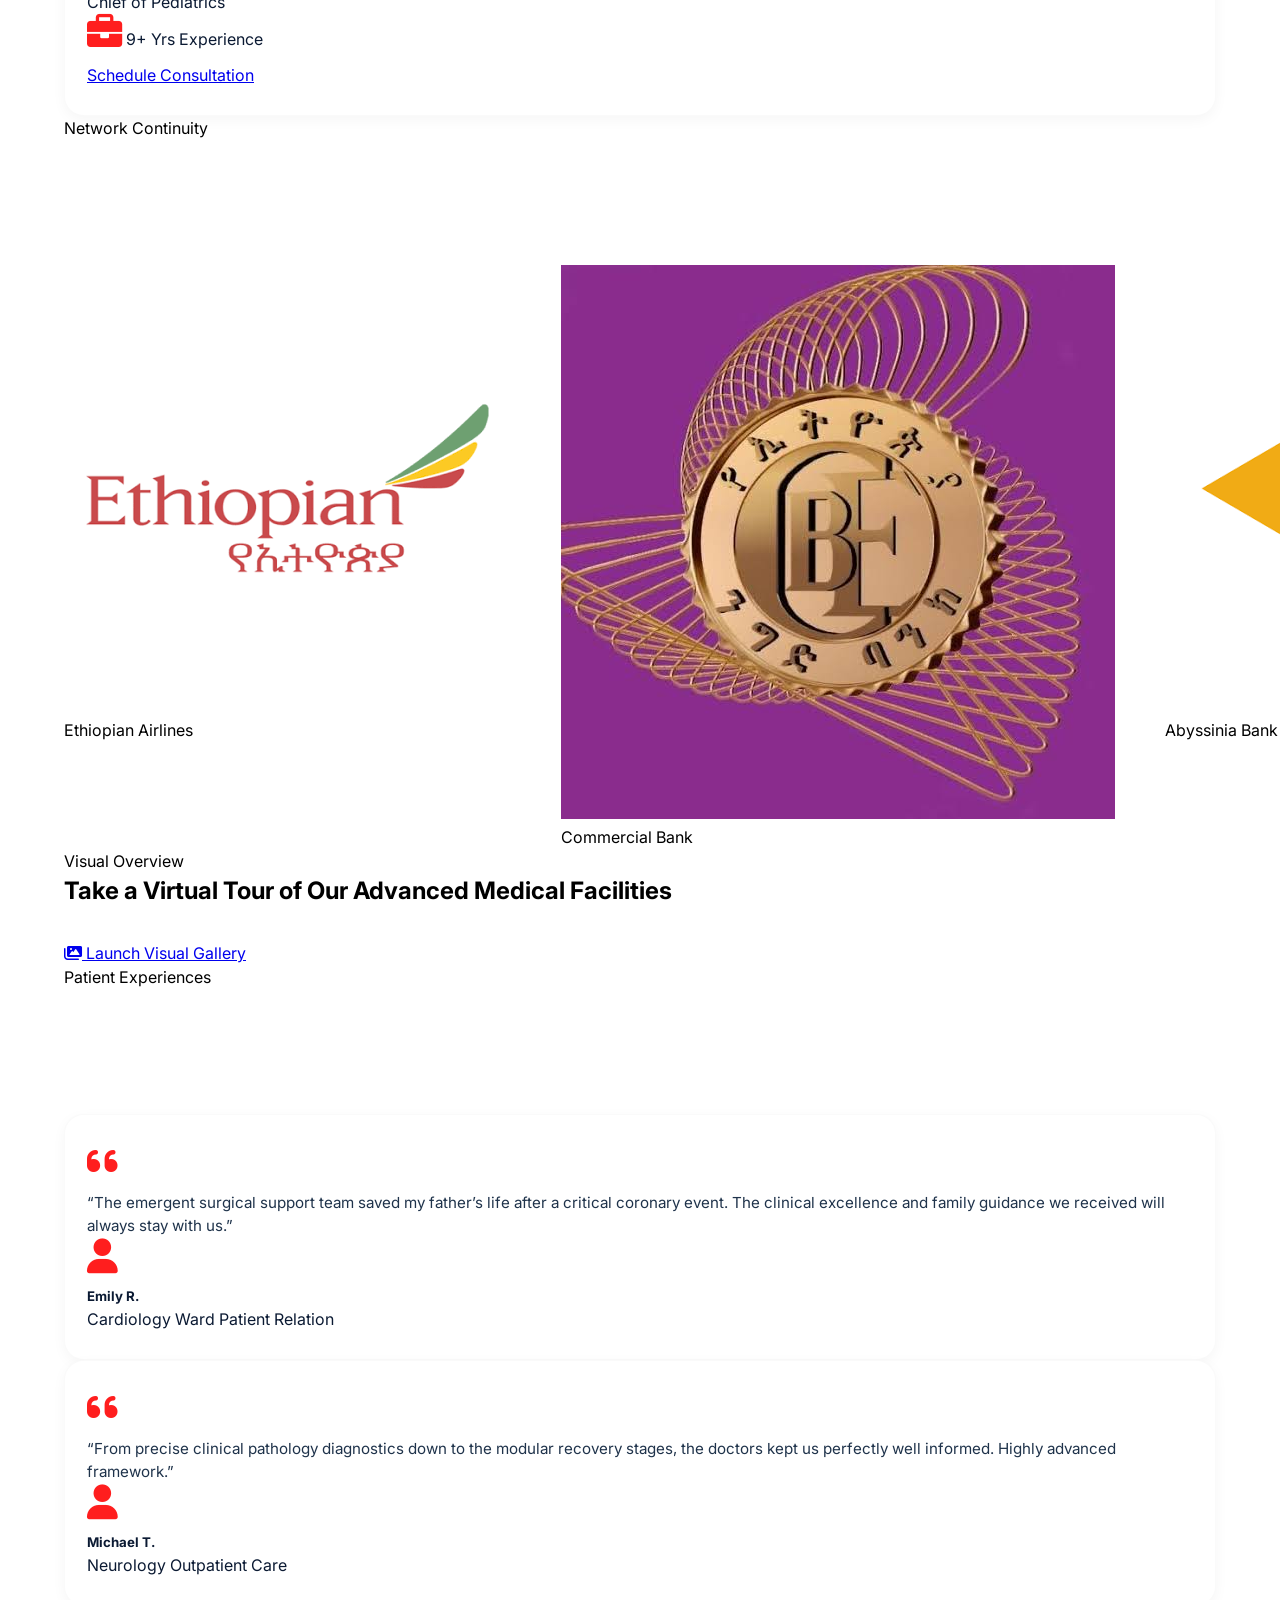
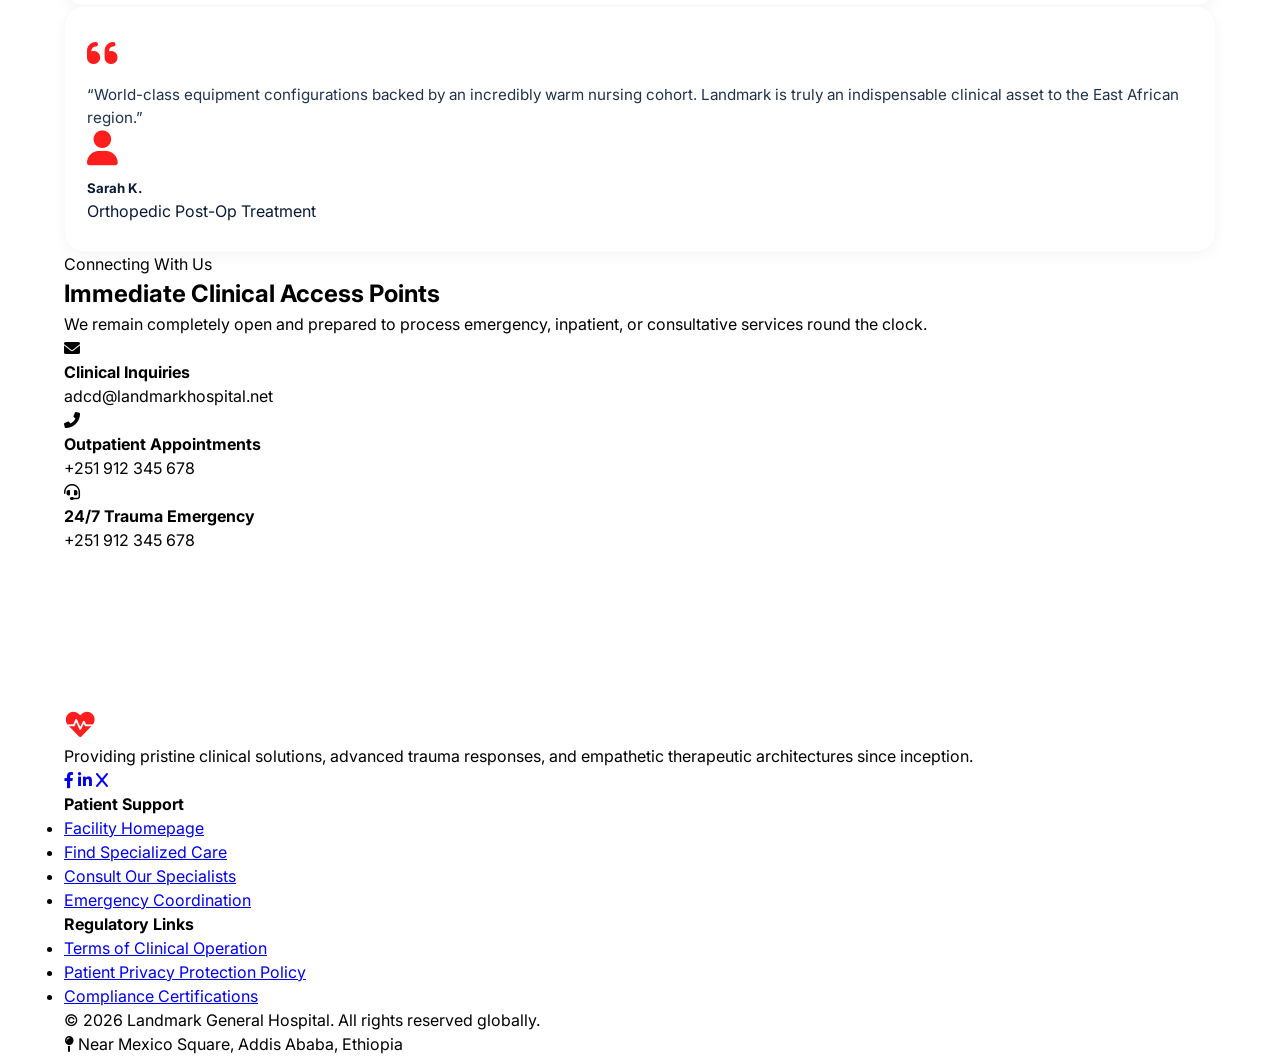
==== commit 2512c06a: "Update index.html" ====
--- a/index.html
+++ b/index.html
@@ -2,235 +2,422 @@
 <html lang="en">
 <head>
   <meta charset="UTF-8" />
-  <meta name="viewport" content="width=device-width, initial-scale=1.0, maximum-scale=1.0" />
-  <title>Landmark Hospital · Ethiopia's Best Hospital</title>
+  <meta name="viewport" content="width=device-width, initial-scale=1.0" />
+  <title>Landmark General Hospital | Premium Healthcare & Care Specialist</title>
   <link rel="stylesheet" href="style.css">
-  <script src="script.js"></script>
-  <!-- Font Awesome 6 (free) -->
+  <!-- Font Awesome 6 -->
   <link rel="stylesheet" href="https://cdnjs.cloudflare.com/ajax/libs/font-awesome/6.0.0-beta3/css/all.min.css" />
-  <!-- Google Font (Inter) -->
+  <!-- Google Fonts: Inter & Plus Jakarta Sans for Headers -->
   <link rel="preconnect" href="https://fonts.googleapis.com" />
   <link rel="preconnect" href="https://fonts.gstatic.com" crossorigin />
-  <link href="https://fonts.googleapis.com/css2?family=Inter:opsz,wght@14..32,400;14..32,500;14..32,600;14..32,700&display=swap" rel="stylesheet" />
+  <link href="https://fonts.googleapis.com/css2?family=Inter:wght@300;400;500;600&family=Plus+Jakarta+Sans:wght@500;600;700;800&display=swap" rel="stylesheet" />
 </head>
 <body>
-  <!-- Header (sticky) -->
+
+  <!-- Top Utilities Bar -->
+  <div class="top-bar">
+    <div class="container top-bar-container">
+      <div class="top-info">
+        <span><i class="fas fa-phone-alt"></i> 24/7 Hotline: <strong>+1 (800) 999‑8888</strong></span>
+        <span class="separator">|</span>
+        <span><i class="fas fa-map-marker-alt"></i> Addis Ababa, Ethiopia</span>
+      </div>
+      <div class="top-actions">
+        <a href="admin.html" target="_blank" class="top-link"><i class="fas fa-user-md"></i> Staff Portal</a>
+      </div>
+    </div>
+  </div>
+
+  <!-- Header / Navigation -->
   <header class="navbar">
     <div class="container nav-container">
       <a href="#hero" class="logo">
-        <i class="fas fa-stethoscope"></i>
-        <span>Landmark Hospital</span>
+        <div class="logo-icon">
+          <i class="fas fa-heartbeat"></i>
+        </div>
+        <div class="logo-text">
+          <span class="brand-name">Landmark</span>
+          <span class="brand-sub">General Hospital</span>
+        </div>
       </a>
-      <button class="hamburger" id="hamburgerBtn" aria-label="Menu">
+      
+      <button class="hamburger" id="hamburgerBtn" aria-label="Toggle navigation menu" aria-expanded="false">
         <i class="fas fa-bars" id="hamburgerIcon"></i>
       </button>
-      <ul class="nav-links" id="navLinks">
-        <li><a href="#hero">Home</a></li>
-        <li><a href="#departments">Departments</a></li>
-        <li><a href="#doctors">Doctors</a></li>
-        <li><a href="#partners">Partners</a></li>
-        <li><a href="#gallery">Gallery</a></li>
-        <li><a href="#testimonials">Testimonials</a></li>
-        <li><a href="#contact">Contact</a></li>
-        <li><a href="admin.html" class="btn-nav" target="_blank">Login</a></li>
-      </ul>
+
+      <nav class="nav-menu" id="navLinks">
+        <ul class="nav-links">
+          <li><a href="#hero" class="active">Home</a></li>
+          <li><a href="#departments">Departments</a></li>
+          <li><a href="#doctors">Specialists</a></li>
+          <li><a href="#partners">Partners</a></li>
+          <li><a href="#testimonials">Patient Stories</a></li>
+          <li><a href="#contact">Contact</a></li>
+        </ul>
+        <div class="nav-cta-wrapper">
+          <a href="#contact" class="btn btn-primary btn-nav-cta">Book Appointment</a>
+        </div>
+      </nav>
     </div>
   </header>
 
   <main>
-    <!-- Hero -->
-    <div class="container">
-      <div class="hero" id="hero">
+    <!-- Hero Section -->
+    <section class="hero-section" id="hero">
+      <div class="container hero-container">
         <div class="hero-content">
-          <div class="hero-badge"><i class="fas fa-shield-alt"></i> Patient safety. Friendly Hospital.</div>
-          <h1><i class="fas fa-heartbeat"></i> Advanced care, <br />human touch.</h1>
-          <p>Compassionate, world‑class healthcare — from routine checkups to complex surgeries, we're with you every step.</p>
+          <div class="hero-badge">
+            <span class="pulse-dot"></span>
+            <span>Ethiopia's Leading Medical Institution</span>
+          </div>
+          <h1>Advanced clinical care <br><span class="text-gradient">with a human touch.</span></h1>
+          <p>Experience precision medicine unified with absolute compassion. From complex surgical interventions to routine family healthcare, our focus remains firmly on your recovery.</p>
+          
           <div class="hero-actions">
-            <a href="#contact" class="btn-primary"><i class="fas fa-phone-alt"></i> Get in Touch</a>
-            <a href="#departments" class="btn-outline"><i class="fas fa-stethoscope"></i> Explore Care</a>
-          </div>
+            <a href="#contact" class="btn btn-primary"><i class="fas fa-calendar-alt"></i> Get in Touch</a>
+            <a href="#departments" class="btn btn-outline"><i class="fas fa-stethoscope"></i> Explore Care</a>
+          </div>
+          
           <div class="hero-stats">
-            <span><i class="fas fa-clock"></i> Guaranteed 24/7 service</span>
-            <span><i class="fas fa-calendar-check"></i> 17+ years</span>
-          </div>
-        </div>
-        <div class="hero-image">
-          <img src="images/new-hero.png" alt="Landmark Hospital Logo" />
-        </div>
+            <div class="stat-item">
+              <span class="stat-value">24/7</span>
+              <span class="stat-label">Emergency Care</span>
+            </div>
+            <div class="stat-item">
+              <span class="stat-value">17+</span>
+              <span class="stat-label">Years of Excellence</span>
+            </div>
+            <div class="stat-item">
+              <span class="stat-value">99%</span>
+              <span class="stat-label">Patient Satisfaction</span>
+            </div>
+          </div>
+        </div>
+        <div class="hero-image-wrapper">
+          <div class="hero-image-backdrop"></div>
+          <img src="images/new-hero.png" alt="Landmark Hospital Clinical Excellence Team" class="hero-image" />
+        </div>
+      </div>
+    </section>
+
+    <!-- Departments Section -->
+    <section class="section section-departments" id="departments">
+      <div class="container">
+        <div class="section-header">
+          <span class="section-tag">Medical Offerings</span>
+          <h2 class="section-title">Specialized Clinical Departments</h2>
+          <p class="section-subtitle">World-class diagnostic, therapeutic, and preventive services customized for every stage of your life journey.</p>
+        </div>
+        <div class="grid-dynamic grid-departments">
+          <div class="card card-dept">
+            <div class="card-icon"><i class="fas fa-heartbeat"></i></div>
+            <h3>Cardiology</h3>
+            <p>Comprehensive cardiovascular care, offering modern non-invasive diagnostic suites and advanced interventional techniques.</p>
+            <a href="#contact" class="card-link">Learn more <i class="fas fa-arrow-right"></i></a>
+          </div>
+          <div class="card card-dept">
+            <div class="card-icon"><i class="fas fa-brain"></i></div>
+            <h3>Neurology</h3>
+            <p>Advanced diagnostic assessment and management options for intricate brain, spinal cord, and neurological conditions.</p>
+            <a href="#contact" class="card-link">Learn more <i class="fas fa-arrow-right"></i></a>
+          </div>
+          <div class="card card-dept">
+            <div class="card-icon"><i class="fas fa-bone"></i></div>
+            <h3>Orthopedics</h3>
+            <p>Dedicated modern solutions for total joint structural corrections, complex sports medicine rehab, and dynamic mobility recovery.</p>
+            <a href="#contact" class="card-link">Learn more <i class="fas fa-arrow-right"></i></a>
+          </div>
+          <div class="card card-dept">
+            <div class="card-icon"><i class="fas fa-baby"></i></div>
+            <h3>Pediatrics</h3>
+            <p>Nurturing, foundational primary care paired with acute critical services tailored precisely for infants, children, and youths.</p>
+            <a href="#contact" class="card-link">Learn more <i class="fas fa-arrow-right"></i></a>
+          </div>
+          <div class="card card-dept">
+            <div class="card-icon"><i class="fas fa-lungs"></i></div>
+            <h3>Pulmonology</h3>
+            <p>Precision diagnostic evaluations, acute therapeutic care, and long-term treatment strategies for respiratory tracking diseases.</p>
+            <a href="#contact" class="card-link">Learn more <i class="fas fa-arrow-right"></i></a>
+          </div>
+          <div class="card card-dept">
+            <div class="card-icon"><i class="fas fa-eye"></i></div>
+            <h3>Ophthalmology</h3>
+            <p>Advanced ophthalmic precision optics, micro-surgical eye tracking operations, and corrective vision engineering procedures.</p>
+            <a href="#contact" class="card-link">Learn more <i class="fas fa-arrow-right"></i></a>
+          </div>
+        </div>
+      </div>
+    </section>
+
+    <!-- Doctors Section -->
+    <section class="section section-doctors" id="doctors">
+      <div class="container">
+        <div class="section-header">
+          <span class="section-tag">Expert Practitioners</span>
+          <h2 class="section-title">Meet Our Medical Specialists</h2>
+          <p class="section-subtitle">A multidisciplinary team of board-certified clinical professionals committed to industry-leading patient outcomes.</p>
+        </div>
+        <div class="grid-dynamic grid-doctors">
+          <!-- Doctor Card 1 -->
+          <div class="card card-doctor">
+            <div class="doctor-img-container">
+              <img src="images/men-doctor-1.jpg" alt="Dr. Adam" />
+              <span class="badge-status status-online">Available Today</span>
+            </div>
+            <div class="doctor-info">
+              <h3>Dr. Adam</h3>
+              <span class="doctor-specialty">Senior Cardiologist</span>
+              <div class="doctor-meta">
+                <span><i class="fas fa-briefcase"></i> 14+ Yrs Experience</span>
+              </div>
+              <a href="#contact" class="btn btn-sm btn-outline-primary">Schedule Consultation</a>
+            </div>
+          </div>
+          <!-- Doctor Card 2 -->
+          <div class="card card-doctor">
+            <div class="doctor-img-container">
+              <img src="images/female-doctor-1.jpg" alt="Dr. Emmahos" />
+              <span class="badge-status status-online">Available Today</span>
+            </div>
+            <div class="doctor-info">
+              <h3>Dr. Emmahos</h3>
+              <span class="doctor-specialty">Consultant Neurologist</span>
+              <div class="doctor-meta">
+                <span><i class="fas fa-briefcase"></i> 11+ Yrs Experience</span>
+              </div>
+              <a href="#contact" class="btn btn-sm btn-outline-primary">Schedule Consultation</a>
+            </div>
+          </div>
+          <!-- Doctor Card 3 -->
+          <div class="card card-doctor">
+            <div class="doctor-img-container">
+              <img src="images/men-doctor-2.jpg" alt="Dr. Yohannes" />
+              <span class="badge-status status-online">Available Today</span>
+            </div>
+            <div class="doctor-info">
+              <h3>Dr. Yohannes</h3>
+              <span class="doctor-specialty">Orthopedic Surgeon</span>
+              <div class="doctor-meta">
+                <span><i class="fas fa-briefcase"></i> 19+ Yrs Experience</span>
+              </div>
+              <a href="#contact" class="btn btn-sm btn-outline-primary">Schedule Consultation</a>
+            </div>
+          </div>
+          <!-- Doctor Card 4 -->
+          <div class="card card-doctor">
+            <div class="doctor-img-container">
+              <img src="images/female-doctor-2.jpg" alt="Dr. Sara" />
+              <span class="badge-status status-online">Available Today</span>
+            </div>
+            <div class="doctor-info">
+              <h3>Dr. Sara</h3>
+              <span class="doctor-specialty">Chief of Pediatrics</span>
+              <div class="doctor-meta">
+                <span><i class="fas fa-briefcase"></i> 9+ Yrs Experience</span>
+              </div>
+              <a href="#contact" class="btn btn-sm btn-outline-primary">Schedule Consultation</a>
+            </div>
+          </div>
+        </div>
+      </div>
+    </section>
+
+    <!-- Partners Section -->
+    <section class="section section-partners" id="partners">
+      <div class="container">
+        <div class="section-header">
+          <span class="section-tag">Network Continuity</span>
+          <h2 class="section-title">Institutional Partners</h2>
+          <p class="section-subtitle">Collaborating directly with global leaders to optimize corporate healthcare pathways and insurance processes.</p>
+        </div>
+
+        <div class="partners-carousel-container">
+          <div class="partners-track">
+            <!-- Partner Item 1 -->
+            <div class="partner-card">
+              <div class="partner-img-wrapper"><img src="images/partner-1.png" alt="Ethiopian Airlines" /></div>
+              <span>Ethiopian Airlines</span>
+            </div>
+            <!-- Partner Item 2 -->
+            <div class="partner-card">
+              <div class="partner-img-wrapper"><img src="images/partner-2.jpg" alt="Commercial Bank of Ethiopia" /></div>
+              <span>Commercial Bank</span>
+            </div>
+            <!-- Partner Item 3 -->
+            <div class="partner-card">
+              <div class="partner-img-wrapper"><img src="images/partner-3.png" alt="Abyssinia Bank" /></div>
+              <span>Abyssinia Bank</span>
+            </div>
+            <!-- Duplicate Track for Infinite Loop Integration -->
+            <div class="partner-card">
+              <div class="partner-img-wrapper"><img src="images/partner-1.png" alt="Ethiopian Airlines" /></div>
+              <span>Ethiopian Airlines</span>
+            </div>
+            <div class="partner-card">
+              <div class="partner-img-wrapper"><img src="images/partner-2.jpg" alt="Commercial Bank of Ethiopia" /></div>
+              <span>Commercial Bank</span>
+            </div>
+            <div class="partner-card">
+              <div class="partner-img-wrapper"><img src="images/partner-3.png" alt="Abyssinia Bank" /></div>
+              <span>Abyssinia Bank</span>
+            </div>
+          </div>
+        </div>
+      </div>
+    </section>
+
+    <!-- Photo Gallery Section -->
+    <section class="section section-gallery" id="gallery">
+      <div class="container">
+        <div class="gallery-banner">
+          <div class="gallery-banner-content">
+            <span class="section-tag text-white">Visual Overview</span>
+            <h2>Take a Virtual Tour of Our Advanced Medical Facilities</h2>
+            <p class="section-subtitle text-gray-300">Discover our sterile operation theaters, diagnostic suites, and premium patient wings built with your absolute recovery comfort in focus.</p>
+          </div>
+          <div class="gallery-banner-action">
+            <a href="gallery.html" class="btn btn-light-solid" id="galleryBtn" target="_blank"><i class="fas fa-images"></i> Launch Visual Gallery</a>
+          </div>
+        </div>
+      </div>
+    </section>
+
+    <!-- Testimonials Section -->
+    <section class="section section-testimonials" id="testimonials">
+      <div class="container">
+        <div class="section-header">
+          <span class="section-tag">Patient Experiences</span>
+          <h2 class="section-title">Patient Recovery Journeys</h2>
+          <p class="section-subtitle">True, unedited medical journey narratives shared directly by the global patients who entrusted their care to our team.</p>
+        </div>
+        <div class="grid-dynamic grid-testimonials">
+          <div class="card card-testimonial">
+            <div class="testimonial-quotes"><i class="fas fa-quote-left"></i></div>
+            <p>“The emergent surgical support team saved my father’s life after a critical coronary event. The clinical excellence and family guidance we received will always stay with us.”</p>
+            <div class="testimonial-author">
+              <div class="author-avatar"><i class="fas fa-user"></i></div>
+              <div>
+                <h5>Emily R.</h5>
+                <span class="author-sub">Cardiology Ward Patient Relation</span>
+              </div>
+            </div>
+          </div>
+          <div class="card card-testimonial">
+            <div class="testimonial-quotes"><i class="fas fa-quote-left"></i></div>
+            <p>“From precise clinical pathology diagnostics down to the modular recovery stages, the doctors kept us perfectly well informed. Highly advanced framework.”</p>
+            <div class="testimonial-author">
+              <div class="author-avatar"><i class="fas fa-user"></i></div>
+              <div>
+                <h5>Michael T.</h5>
+                <span class="author-sub">Neurology Outpatient Care</span>
+              </div>
+            </div>
+          </div>
+          <div class="card card-testimonial">
+            <div class="testimonial-quotes"><i class="fas fa-quote-left"></i></div>
+            <p>“World-class equipment configurations backed by an incredibly warm nursing cohort. Landmark is truly an indispensable clinical asset to the East African region.”</p>
+            <div class="testimonial-author">
+              <div class="author-avatar"><i class="fas fa-user"></i></div>
+              <div>
+                <h5>Sarah K.</h5>
+                <span class="author-sub">Orthopedic Post-Op Treatment</span>
+              </div>
+            </div>
+          </div>
+        </div>
+      </div>
+    </section>
+
+    <!-- Contact & Map Integration -->
+    <section class="section section-contact" id="contact">
+      <div class="container">
+        <div class="contact-layout-wrapper">
+          <div class="contact-info-panel">
+            <span class="section-tag">Connecting With Us</span>
+            <h2>Immediate Clinical Access Points</h2>
+            <p>We remain completely open and prepared to process emergency, inpatient, or consultative services round the clock.</p>
+            
+            <div class="contact-details-list">
+              <div class="contact-detail-card">
+                <div class="icon-box"><i class="fas fa-envelope"></i></div>
+                <div>
+                  <h4>Clinical Inquiries</h4>
+                  <p>adcd@landmarkhospital.net</p>
+                </div>
+              </div>
+              <div class="contact-detail-card">
+                <div class="icon-box"><i class="fas fa-phone-alt"></i></div>
+                <div>
+                  <h4>Outpatient Appointments</h4>
+                  <p>+251 912 345 678</p>
+                </div>
+              </div>
+              <div class="contact-detail-card highlighting-card">
+                <div class="icon-box"><i class="fas fa-headset"></i></div>
+                <div>
+                  <h4>24/7 Trauma Emergency</h4>
+                  <p>+251 912 345 678</p>
+                </div>
+              </div>
+            </div>
+          </div>
+          
+          <div class="contact-map-panel">
+            <iframe 
+              src="https://www.google.com/maps/embed?pb=!1m18!1m12!1m3!1d3940.6327365897714!2d38.747403399999996!3d9.005900699999998!2m3!1f0!2f0!3f0!3m2!1i1024!2i768!4f13.1!3m3!1m2!1s0x164b85ce2722d275%3A0xddd72281d84dc6b2!2sLandmark%20General%20Hospital!5e0!3m2!1sen!2set!4v1782939688930!5m2!1sen!2set" 
+              style="border:0;" 
+              allowfullscreen="" 
+              loading="lazy" 
+              referrerpolicy="strict-origin-when-cross-origin"
+              title="Landmark General Hospital Location Map"
+            ></iframe>
+          </div>
+        </div>
+      </div>
+    </section>
+  </main>
+
+  <!-- Footer Layout -->
+  <footer class="footer-root">
+    <div class="container footer-main-grid">
+      <div class="footer-brand-column">
+        <div class="logo logo-footer">
+          <i class="fas fa-heartbeat text-primary"></i>
+          <span>Landmark Hospital</span>
+        </div>
+        <p>Providing pristine clinical solutions, advanced trauma responses, and empathetic therapeutic architectures since inception.</p>
+        <div class="social-row">
+          <a href="#" aria-label="Facebook Link"><i class="fab fa-facebook-f"></i></a>
+          <a href="#" aria-label="LinkedIn Link"><i class="fab fa-linkedin-in"></i></a>
+          <a href="#" aria-label="Twitter X Link"><i class="fab fa-x"></i></a>
+        </div>
+      </div>
+      <div class="footer-links-column">
+        <h4>Patient Support</h4>
+        <ul>
+          <li><a href="#hero">Facility Homepage</a></li>
+          <li><a href="#departments">Find Specialized Care</a></li>
+          <li><a href="#doctors">Consult Our Specialists</a></li>
+          <li><a href="#contact">Emergency Coordination</a></li>
+        </ul>
+      </div>
+      <div class="footer-links-column">
+        <h4>Regulatory Links</h4>
+        <ul>
+          <li><a href="#">Terms of Clinical Operation</a></li>
+          <li><a href="#">Patient Privacy Protection Policy</a></li>
+          <li><a href="#">Compliance Certifications</a></li>
+        </ul>
       </div>
     </div>
-
-    <!-- Departments -->
-    <section class="section-padding" id="departments" style="background: #132a45;">
-      <div class="container">
-        <div class="section-header">
-          <h2 class="section-title"> Our Departments</h2>
-          <p class="section-subtitle">Specialized care across every stage of life — advanced, personal, and complete.</p>
-        </div>
-        <div class="grid-6">
-          <div class="card"><i class="fas fa-heartbeat"></i><h4>Cardiology</h4><p>Heart health, diagnostics &amp; intervention.</p></div>
-          <div class="card"><i class="fas fa-brain"></i><h4>Neurology</h4><p>Brain, spine &amp; nervous system care.</p></div>
-          <div class="card"><i class="fas fa-bone"></i><h4>Orthopedics</h4><p>Bone, joint &amp; muscle recovery.</p></div>
-          <div class="card"><i class="fas fa-baby"></i><h4>Pediatrics</h4><p>Child &amp; adolescent health.</p></div>
-          <div class="card"><i class="fas fa-lungs"></i><h4>Pulmonology</h4><p>Respiratory &amp; lung care.</p></div>
-          <div class="card"><i class="fas fa-eye"></i><h4>Ophthalmology</h4><p>Vision &amp; eye surgery.</p></div>
-        </div>
-      </div>
-    </section>
-
-    <!-- Doctors -->
-    <section class="section-padding" id="doctors">
-      <div class="container">
-        <div class="section-header">
-          <h2 class="section-title-white">Meet Our Specialists</h2>
-          <p class="section-subtitle-white">Highly experienced individuals, available for you.</p>
-        </div>
-        <div class="grid-4">
-          <div class="card doctor-card"><img src="images/men-doctor-1.jpg" alt="Dr. Adam" /><h4>Dr. Adam</h4><div class="doc-meta"><span><i class="fas fa-briefcase"></i> 14 Years</span></div><span class="badge-available">Available</span></div>
-          <div class="card doctor-card"><img src="images/female-doctor-1.jpg" alt="Dr. Emmahos" /><h4>Dr. Emmahos</h4><div class="doc-meta"><span><i class="fas fa-briefcase"></i> 11 Years</span></div><span class="badge-available">Available</span></div>
-          <div class="card doctor-card"><img src="images/men-doctor-2.jpg" alt="Dr. Yohannes" /><h4>Dr. Yohannes</h4><div class="doc-meta"><span><i class="fas fa-briefcase"></i> 19 Years</span></div><span class="badge-available">Available</span></div>
-          <div class="card doctor-card"><img src="images/female-doctor-2.jpg" alt="Dr. Sara" /><h4>Dr. Sara</h4><div class="doc-meta"><span><i class="fas fa-briefcase"></i> 9 Years</span></div><span class="badge-available">Available</span></div>
-        </div>
-      </div>
-    </section>
-
-    <!-- ========== PARTNERS SECTION ========== -->
-    <section class="section-padding" id="partners" style="background: #f8fafc;">
-      <div class="container">
-        <div class="section-header">
-          <h2 class="section-title-white" style="color: #0b1a33;"><i class="fas fa-handshake"></i> Our Partners</h2>
-          <p class="section-subtitle-white" style="color: #1f334b;">Trusted collaborators in health and community.</p>
-        </div>
-
-        <!-- MARQUEE WRAPPER -->
-        <div class="partners-wrapper">
-          <div class="partners-track">
-            <!-- 
-              ============================================================
-              HOW TO ADD MORE PARTNERS:
-              ~~~~~~~~~~~~~~~~~~~~~~~~~~
-              1. Copy a <div class="partner-item"> block below.
-              2. Change the src="..." to your partner's logo URL.
-              3. Update the <span> text to the partner's name.
-              4. Paste it anywhere inside .partners-track (before or after existing items).
-              5. The marquee will automatically include it — no extra CSS needed.
-              ============================================================
-            -->
-            <!-- Partner 1: Ethiopian Airlines -->
-            <div class="partner-item">
-              <img src="images/partner-1.png" alt="Ethiopian Airlines" />
-              <span>Ethiopian Airlines</span>
-            </div>
-            <!-- Partner 2: Commercial Bank of Ethiopia -->
-            <div class="partner-item">
-              <img src="images/partner-2.jpg" alt="Commercial Bank of Ethiopia" />
-              <span>Commercial Bank of Ethiopia</span>
-            </div>
-            <!-- Partner 3: Abyssinia Bank -->
-            <div class="partner-item">
-              <img src="images/partner-3.png" alt="Abyssinia Bank" />
-              <span>Abyssinia Bank</span>
-            </div>
-
-            <!-- DUPLICATE for seamless loop (marquee effect) -->
-            <div class="partner-item">
-              <img src="images/partner-1.png" alt="Ethiopian Airlines" />
-              <span>Ethiopian Airlines</span>
-            </div>
-            <!-- Partner 2: Commercial Bank of Ethiopia -->
-            <div class="partner-item">
-              <img src="images/partner-2.jpg" alt="Commercial Bank of Ethiopia" />
-              <span>Commercial Bank of Ethiopia</span>
-            </div>
-            <!-- Partner 3: Abyssinia Bank -->
-            <div class="partner-item">
-              <img src="images/partner-3.png" alt="Abyssinia Bank" />
-              <span>Abyssinia Bank</span>
-            </div>
-            
-            <div class="partner-item">
-              <img src="images/partner-1.png" alt="Ethiopian Airlines" />
-              <span>Ethiopian Airlines</span>
-            </div>
-            <!-- Partner 2: Commercial Bank of Ethiopia -->
-            <div class="partner-item">
-              <img src="images/partner-2.jpg" alt="Commercial Bank of Ethiopia" />
-              <span>Commercial Bank of Ethiopia</span>
-            </div>
-            <!-- Partner 3: Abyssinia Bank -->
-            <div class="partner-item">
-              <img src="images/partner-3.png" alt="Abyssinia Bank" />
-              <span>Abyssinia Bank</span>
-            </div>
-            <!-- ===== end of partner items ===== -->
-          </div>
-        </div>
-      </div>
-    </section>
-
-    <!-- ========== PHOTO GALLERY SECTION ========== -->
-    <section class="section-padding" id="gallery" style="background: #ffffff;">
-      <div class="container">
-        <div class="section-header">
-          <h2 class="section-title-white"><i class="fas fa-images"></i> Photo Gallery</h2>
-          <p class="section-subtitle-white">Moments that define our care and community.</p>
-        </div>
-        <div class="gallery-placeholder">
-          <p>We're curating our best moments. Stay tuned for a visual tour of our facility, events, and patient stories.</p>
-          <!-- Button that you can later link to a gallery page -->
-          <a href="gallery.html" class="btn-gallery" id="galleryBtn" target="_blank"> See Gallery</a>
-        </div>
-      </div>
-    </section>
-
-    <!-- Testimonials -->
-    <section class="section-padding" id="testimonials" style="background: #132a45;">
-      <div class="container">
-        <div class="section-header">
-          <h2 class="section-title"><i class="fas fa-quote-left"></i> Patient Stories</h2>
-          <p class="section-subtitle">Real experiences from real people who trusted us.</p>
-        </div>
-        <div class="grid-3">
-          <div class="card testimonial-card"><i class="fas fa-quote-left"></i><p>“The team saved my father’s life. We’ll be forever grateful.”</p><h5>— Emily R.</h5></div>
-          <div class="card testimonial-card"><i class="fas fa-quote-left"></i><p>“From diagnosis to recovery, they made everything clear and comforting.”</p><h5>— Michael T.</h5></div>
-          <div class="card testimonial-card"><i class="fas fa-quote-left"></i><p>“World-class care, truly personal. Landmark is a blessing.”</p><h5>— Sarah K.</h5></div>
-        </div>
-      </div>
-    </section>
-
-    <!-- Contact -->
-    <section class="section-padding" id="contact">
-      <div class="container">
-        <div class="section-header">
-          <h2 class="section-title-white"><i class="fas fa-phone-alt"></i> Get in Touch</h2>
-          <p class="section-subtitle-white">Reach out today — we're here 24/7.</p>
-        </div>
-        <div class="contact-grid">
-          <div class="contact-item"><i class="fas fa-envelope"></i> hello@landmarkhospital.com</div>
-          <div class="contact-item"><i class="fas fa-phone-alt"></i> +1 (800) 234‑5678</div>
-          <div class="contact-item"><i class="fas fa-headset"></i> 24/7 Helpline: +1 (800) 999‑8888</div>
-        </div>
-      </div>
-    </section>
-  </main>
-
-  <!-- Google Maps + Footer -->
-  <div class="map-wrapper">
-    <iframe src="https://www.google.com/maps/embed?pb=!1m18!1m12!1m3!1d3940.6327365897714!2d38.747403399999996!3d9.005900699999998!2m3!1f0!2f0!3f0!3m2!1i1024!2i768!4f13.1!3m3!1m2!1s0x164b85ce2722d275%3A0xddd72281d84dc6b2!2sLandmark%20General%20Hospital!5e0!3m2!1sen!2set!4v1782939688930!5m2!1sen!2set" 
-    width="600" 
-    height="450" 
-    style="border:0;" 
-    allowfullscreen="" 
-    loading="lazy" 
-    referrerpolicy="strict-origin-when-cross-origin">
-    </iframe>
-  </div>
-
-  <footer class="footer-bottom">
-    <div class="container">
-      <div class="footer-logo"><i class="fas fa-stethoscope"></i> Landmark Hospital  ·  © 2026</div>
-      <div class="footer-location"><i class="fas fa-map-pin"></i> 123 Health Ave, NY 10001</div>
+    <div class="footer-base">
+      <div class="container footer-base-container">
+        <p>&copy; 2026 Landmark General Hospital. All rights reserved globally.</p>
+        <p><i class="fas fa-map-pin text-primary"></i> Near Mexico Square, Addis Ababa, Ethiopia</p>
+      </div>
     </div>
   </footer>
+
+  <script src="script.js"></script>
 </body>
-</html>+</html>
